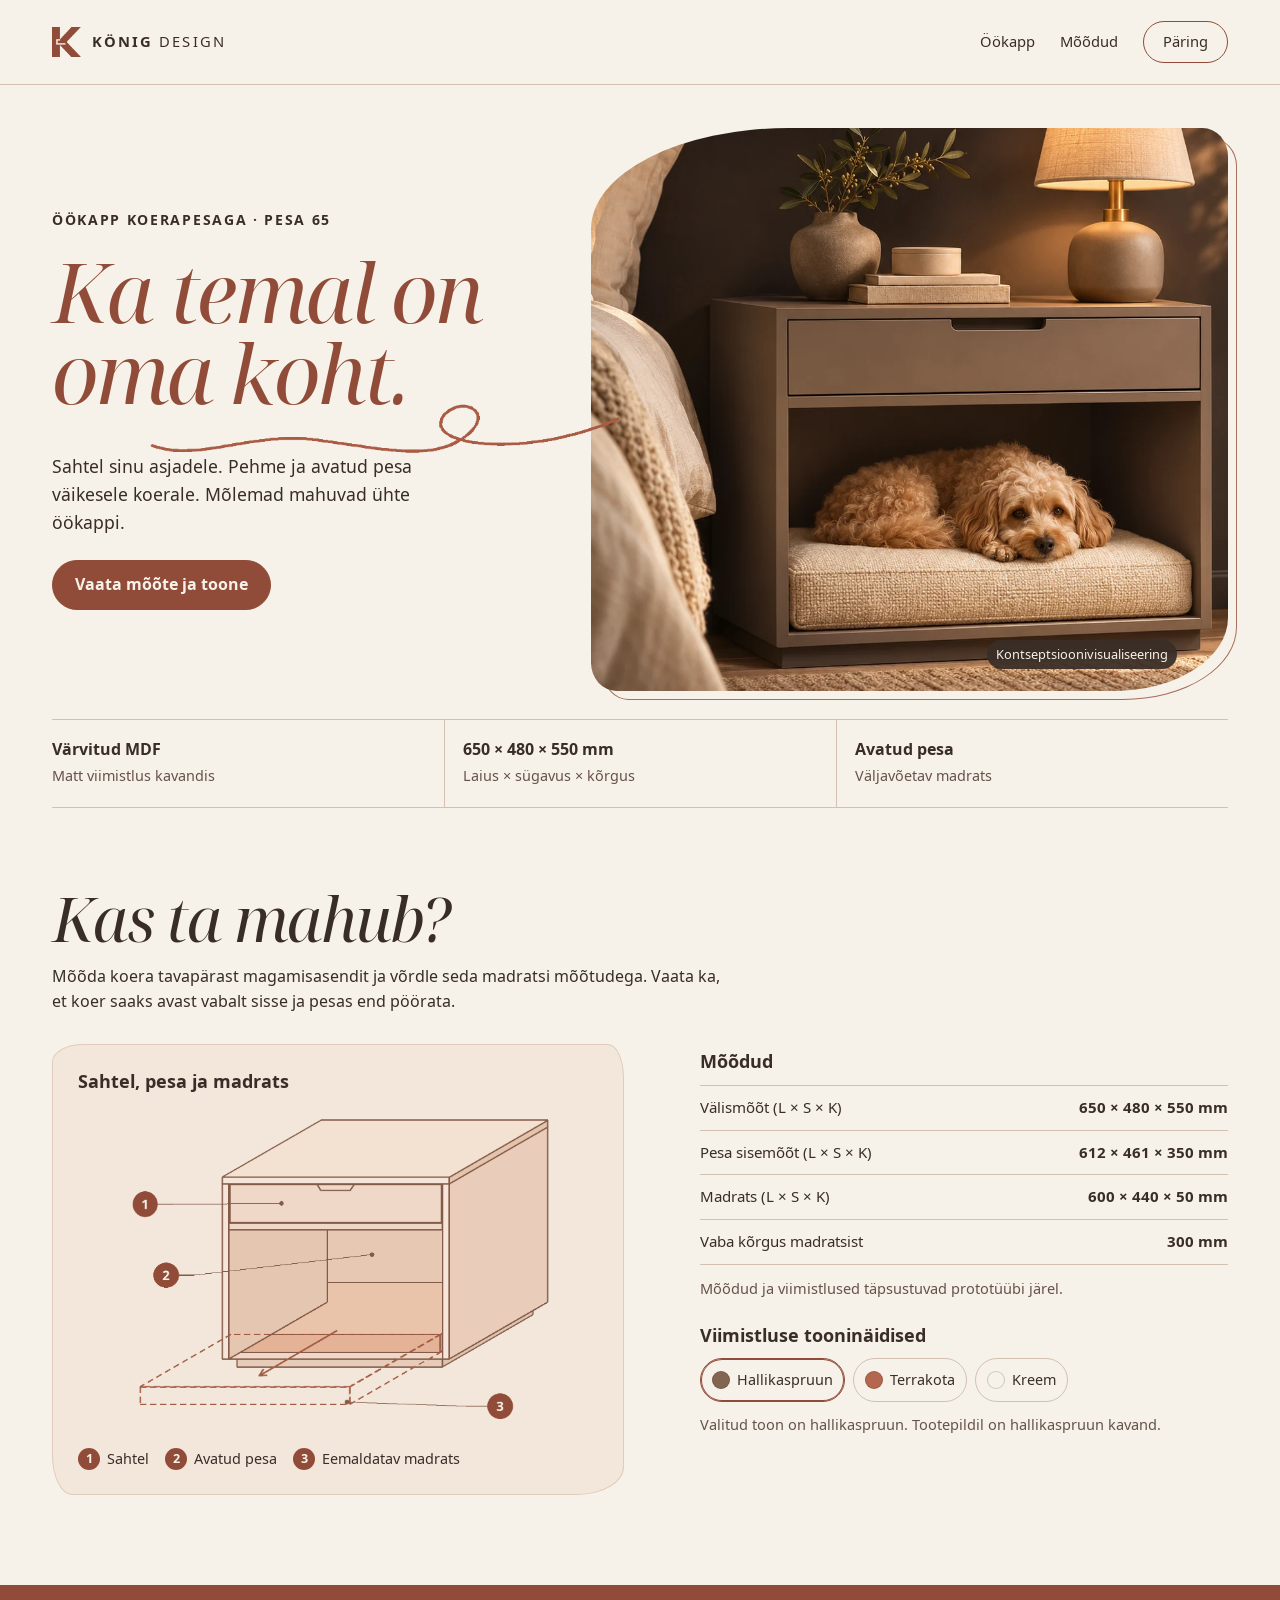
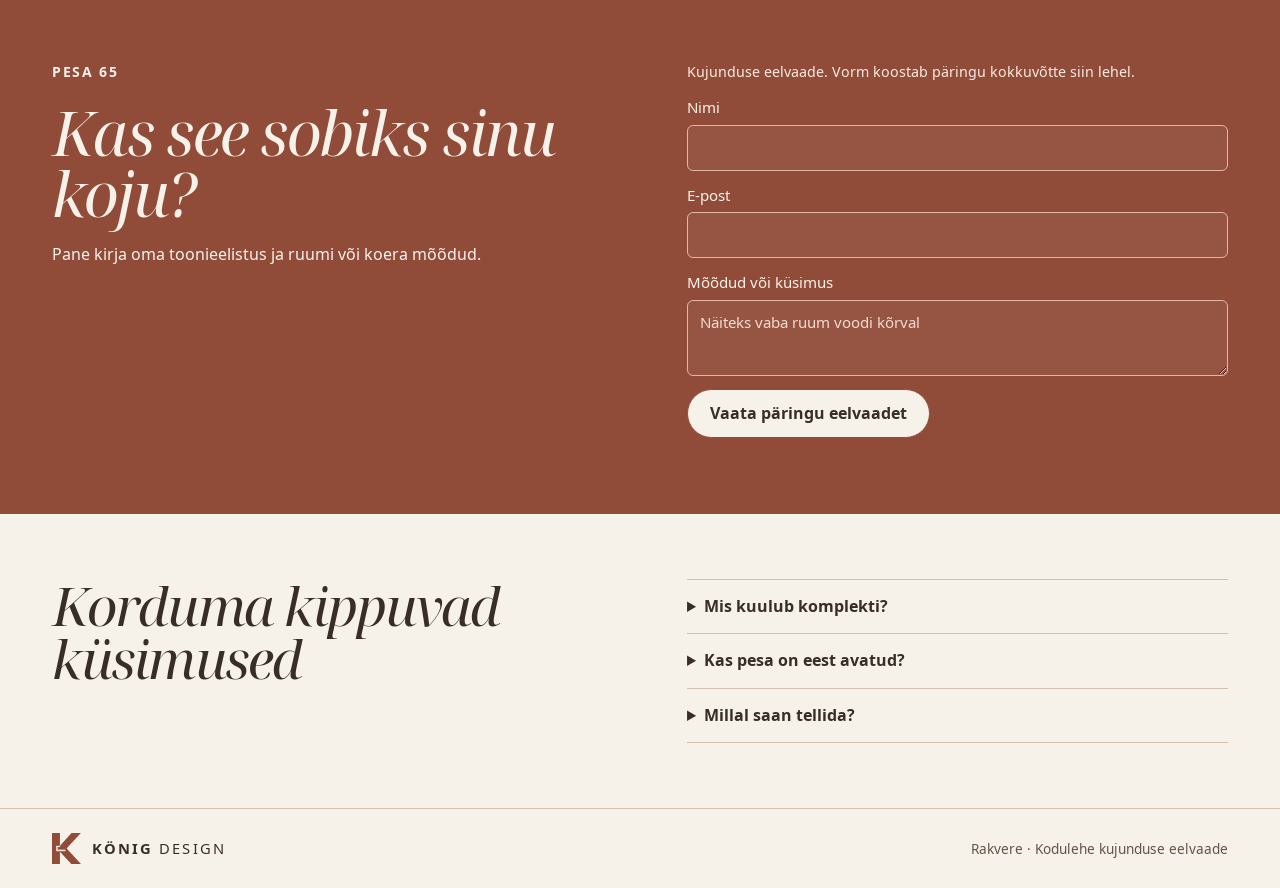
==== index.html @ e75b99fa "Uuenda PESA 65 testlehe kujundust" ====
<!doctype html>
<html lang="et">
<head>
<meta charset="utf-8"><meta name="viewport" content="width=device-width,initial-scale=1">
<title>König Design | PESA 65 öökapp koerapesaga</title>
<meta name="description" content="König Designi PESA 65. Värvitud MDF-ist öökapp sahtli ja avatud koerapesaga.">
<link rel="stylesheet" href="site.css">
<script src="site.js" defer></script>
</head>
<body>
<a class="skip" href="#sisu">Liigu sisu juurde</a>
<header><div class="wrap nav" id="algus">
  <a class="wordmark" href="#algus" aria-label="König Design, avaleht"><img src="assets/logo.png" width="29" height="30" alt=""><span><strong>KÖNIG</strong> DESIGN</span></a>
  <nav class="navlinks" aria-label="Põhimenüü"><a href="#toode">Öökapp</a><a href="#moodud">Mõõdud</a><a href="#huvi">Päring</a></nav>
</div></header>
<main id="sisu">
  <section id="toode" class="wrap hero" aria-labelledby="pealkiri">
    <div class="hero-copy"><p class="kicker">Öökapp koerapesaga · <span style="white-space:nowrap">PESA 65</span></p>
      <div class="hero-heading">
        <h1 id="pealkiri">Ka temal on<br> oma koht.</h1>
        <img class="hero-stroke" src="assets/looklev-joon.webp" alt="" width="465" height="69">
      </div>
      <p>Sahtel sinu asjadele. Pehme ja avatud pesa väikesele koerale. Mõlemad mahuvad ühte öökappi.</p>
      <a class="button" href="#moodud">Vaata mõõte ja toone</a>
    </div>
    <figure class="hero-photo">
      <img src="assets/pesa-65.webp" alt="Väike koer puhkab sooja hallikaspruuni öökapi avatud pesas" width="1082" height="874" fetchpriority="high">
      <figcaption class="photo-note">Kontseptsioonivisualiseering</figcaption>
    </figure>
  </section>
  <div class="wrap spec-strip" aria-label="Toote põhiandmed">
    <div><strong>Värvitud MDF</strong><span>Matt viimistlus kavandis</span></div>
    <div><strong>650 × 480 × 550 mm</strong><span>Laius × sügavus × kõrgus</span></div>
    <div><strong>Avatud pesa</strong><span>Väljavõetav madrats</span></div>
  </div>
  <section class="wrap details" id="moodud" aria-labelledby="detail-title">
    <div class="details-intro">
      <h2 id="detail-title">Kas ta mahub?</h2>
      <p>Mõõda koera tavapärast magamisasendit ja võrdle seda madratsi mõõtudega. Vaata ka, et koer saaks avast vabalt sisse ja pesas end pöörata.</p>
    </div>
    <figure class="product-diagram" aria-labelledby="diagram-title">
      <h3 id="diagram-title">Sahtel, pesa ja madrats</h3>
      <img src="assets/pesa-65-kontuur.webp" alt="Öökapi kontuurjoonis. Sahtel on pesa kohal. Nool näitab, kuidas madratsit eest välja tõmmata." width="480" height="337" loading="lazy">
      <figcaption>
        <ol class="diagram-key">
          <li><span>1</span> Sahtel</li>
          <li><span>2</span> Avatud pesa</li>
          <li><span>3</span> Eemaldatav madrats</li>
        </ol>
      </figcaption>
    </figure>
    <div class="product-specs">
      <h3>Mõõdud</h3>
      <dl class="measure">
        <dt>Välismõõt (L × S × K)</dt><dd>650 × 480 × 550 mm</dd>
        <dt>Pesa sisemõõt (L × S × K)</dt><dd>612 × 461 × 350 mm</dd>
        <dt>Madrats (L × S × K)</dt><dd>600 × 440 × 50 mm</dd>
        <dt>Vaba kõrgus madratsist</dt><dd>300 mm</dd>
      </dl>
      <p class="sub prototype-note">Mõõdud ja viimistlused täpsustuvad prototüübi järel.</p>
      <h3 id="toonid">Viimistluse tooninäidised</h3>
      <div class="finishes" role="group" aria-labelledby="toonid">
        <button class="swatch" type="button" style="--swatch:#826650" aria-pressed="true" data-tone="Hallikaspruun"><i aria-hidden="true"></i>Hallikaspruun</button>
        <button class="swatch" type="button" style="--swatch:#B4664F" aria-pressed="false" data-tone="Terrakota"><i aria-hidden="true"></i>Terrakota</button>
        <button class="swatch" type="button" style="--swatch:#F7F2E9" aria-pressed="false" data-tone="Kreem"><i aria-hidden="true"></i>Kreem</button>
      </div>
      <p id="tone-status" class="sub" aria-live="polite">Valitud toon on hallikaspruun. Tootepildil on hallikaspruun kavand.</p>
    </div>
  </section>
  <section class="request" id="huvi" aria-labelledby="huvi-title"><div class="wrap">
    <div class="request-copy"><p class="kicker">PESA 65</p><h2 id="huvi-title">Kas see sobiks sinu koju?</h2><p>Pane kirja oma toonieelistus ja ruumi või koera mõõdud.</p></div>
    <form id="request-form">
      <p class="note">Kujunduse eelvaade. Vorm koostab päringu kokkuvõtte siin lehel.</p>
      <label>Nimi<input name="nimi" required autocomplete="name" maxlength="100"></label>
      <label>E-post<input type="email" name="email" required autocomplete="email" maxlength="160"></label>
      <label>Mõõdud või küsimus<textarea name="küsimus" maxlength="600" placeholder="Näiteks vaba ruum voodi kõrval"></textarea></label>
      <button class="button" type="submit">Vaata päringu eelvaadet</button>
      <output class="result" id="summary" aria-live="polite" hidden></output>
    </form>
  </div></section>
  <section class="wrap faq"><h2>Korduma kippuvad küsimused</h2>
    <div>
      <details><summary>Mis kuulub komplekti?</summary><p>Kavandatud komplektis on ühe sahtliga kapp ja väljavõetav madrats. Madratsile on kavandatud eemaldatav kate.</p></details>
      <details><summary>Kas pesa on eest avatud?</summary><p>Jah. Koer saab ise pesasse minna ja sealt välja tulla.</p></details>
      <details><summary>Millal saan tellida?</summary><p>Tellimise aeg, hind ja tarneviis selguvad pärast prototüübi valmimist.</p></details>
    </div>
  </section>
</main>
<footer><div class="wrap"><a class="wordmark" href="#algus"><img src="assets/logo.png" width="29" height="30" alt=""><span><strong>KÖNIG</strong> DESIGN</span></a><p>Rakvere · Kodulehe kujunduse eelvaade</p></div></footer>
</body>
</html>
---- site.css ----
@font-face {
  font-family: Noto;
  src: url("assets/sans.woff") format("woff");
  font-weight: 400;
  font-display: swap;
}

@font-face {
  font-family: Noto;
  src: url("assets/bold.woff") format("woff");
  font-weight: 700;
  font-display: swap;
}

@font-face {
  font-family: Display;
  src: url("assets/serif.woff") format("woff");
  font-style: italic;
  font-display: swap;
}

:root {
  --cream: #f7f2e9;
  --paper: #f2e7da;
  --ink: #392d27;
  --brand: #914c39;
  --brand-hover: #743b2c;
  --sand: #d9cbb7;
  --clay-light: #e5b5a4;
  --line: #d3c0b1;
  --muted: #665249;
  --wrap: min(100% - 104px, 1320px);
}

* { box-sizing: border-box; }

html { scroll-behavior: smooth; }

body {
  margin: 0;
  background: var(--cream);
  color: var(--ink);
  font: 1rem/1.58 Noto, Arial, sans-serif;
}

img {
  display: block;
  max-width: 100%;
  height: auto;
}

a { color: inherit; }

button, input, textarea {
  font: inherit;
  color: inherit;
}

:focus-visible {
  outline: 2px solid var(--brand);
  outline-offset: 5px;
}

[hidden] { display: none !important; }

.wrap {
  width: var(--wrap);
  margin-inline: auto;
}

.skip {
  position: fixed;
  z-index: 2;
  top: -6rem;
  left: 1rem;
  padding: 12px 20px;
  background: var(--brand);
  color: var(--cream);
}

.skip:focus { top: 1rem; }

header { border-bottom: 1px solid var(--line); }

.nav {
  display: flex;
  align-items: center;
  justify-content: space-between;
  min-height: 84px;
  gap: 24px;
}

.wordmark {
  display: flex;
  align-items: center;
  gap: 11px;
  text-decoration: none;
  white-space: nowrap;
  letter-spacing: .14em;
  font-size: .92rem;
}

.wordmark img { width: 29px; }

.navlinks {
  display: flex;
  align-items: center;
  gap: 25px;
}

.navlinks a {
  text-decoration: none;
  font-size: .92rem;
}

.navlinks a:hover {
  text-decoration: underline;
  text-underline-offset: .3em;
}

.navlinks a:last-child {
  border: 1px solid var(--brand);
  border-radius: 100px;
  padding: .55em 1.3em;
}

.navlinks a:last-child:hover {
  background: var(--brand);
  color: var(--cream);
  text-decoration: none;
}

.hero {
  display: grid;
  grid-template-columns: minmax(0, .88fr) minmax(0, 1.12fr);
  align-items: center;
  gap: clamp(18px, 3vw, 44px);
  padding-block: 43px 28px;
}

.hero-copy {
  position: relative;
  z-index: 1;
  padding-block: 38px;
}

.kicker {
  margin: 0 0 19px;
  font-size: .875rem;
  font-weight: 700;
  letter-spacing: .12em;
  text-transform: uppercase;
}

h1, h2 {
  margin: 0;
  font-family: Display, Georgia, serif;
  font-weight: 400;
  font-style: italic;
  line-height: .99;
  letter-spacing: -.035em;
}

h1 {
  color: var(--brand);
  font-size: clamp(3.65rem, 6.45vw, 6.9rem);
}

h2 { font-size: clamp(2.75rem, 4.8vw, 4.9rem); }

h3 {
  margin: 0 0 .5em;
  font-size: 1.125rem;
  line-height: 1.3;
}

p { margin: 0 0 1rem; }

.hero-heading {
  position: relative;
  margin-bottom: 39px;
}

.hero-stroke {
  position: absolute;
  left: 19%;
  bottom: -51px;
  width: 102%;
  max-width: 480px;
  pointer-events: none;
}

.hero-copy > p:not(.kicker) {
  max-width: 27rem;
  margin-bottom: 24px;
  font-size: 1.1rem;
}

.button {
  display: inline-flex;
  align-items: center;
  justify-content: center;
  min-height: 49px;
  padding: 11px 22px;
  border: 1px solid var(--brand);
  border-radius: 100px;
  background: var(--brand);
  color: var(--cream);
  font-weight: 700;
  text-decoration: none;
  cursor: pointer;
}

.button:hover { background: var(--brand-hover); }

.hero-photo {
  position: relative;
  margin: 0;
  border-radius: 31% 4% 18% 4% / 18% 5% 13% 5%;
}

.hero-photo::before {
  position: absolute;
  inset: 10px -9px -9px 12px;
  border: 1px solid #a66f5b;
  border-radius: inherit;
  content: "";
  pointer-events: none;
}

.hero-photo > img {
  position: relative;
  width: 100%;
  height: clamp(420px, 44vw, 630px);
  border-radius: inherit;
  object-fit: cover;
  object-position: 61% center;
}

.photo-note {
  position: absolute;
  right: 8%;
  bottom: 4%;
  padding: 4px 9px;
  border-radius: 100px;
  background: #392d27ee;
  color: var(--cream);
  font-size: .8rem;
}

.spec-strip {
  display: grid;
  grid-template-columns: repeat(3, minmax(0, 1fr));
  border-block: 1px solid var(--line);
}

.spec-strip > div { padding: 17px 18px 19px; }
.spec-strip > div:first-child { padding-left: 0; }
.spec-strip > div + div { border-left: 1px solid var(--line); }
.spec-strip strong { display: block; }

.spec-strip span {
  display: block;
  margin-top: 3px;
  color: var(--muted);
  font-size: .9rem;
}

.details {
  display: grid;
  grid-template-columns: minmax(0, 1.04fr) minmax(0, .96fr);
  column-gap: clamp(28px, 6vw, 96px);
  row-gap: 29px;
  padding-block: 80px 90px;
}

.details-intro { grid-column: 1 / -1; }

.details-intro p {
  max-width: 42rem;
  margin: 15px 0 0;
}

.product-diagram {
  align-self: start;
  display: grid;
  gap: 9px;
  margin: 0;
  padding: 25px 25px 23px;
  border: 1px solid #dfccba;
  border-radius: 31px 16px 47px 20px / 18px 34px 28px 40px;
  background: var(--paper);
}

.product-diagram h3 { margin: 0; }

.product-diagram img {
  justify-self: center;
  width: min(100%, 480px);
}

.diagram-key {
  display: flex;
  flex-wrap: wrap;
  gap: 9px 16px;
  margin: 0;
  padding: 0;
  list-style: none;
  font-size: .9rem;
}

.diagram-key li {
  display: flex;
  align-items: center;
  gap: 7px;
}

.diagram-key li span {
  display: inline-grid;
  place-items: center;
  width: 22px;
  height: 22px;
  border-radius: 50%;
  background: var(--brand);
  color: var(--cream);
  font-size: .79rem;
  font-weight: 700;
}

.product-specs { padding-top: 6px; }

.sub {
  color: var(--muted);
  font-size: .91rem;
}

.prototype-note { margin-bottom: 24px; }

.measure {
  display: grid;
  grid-template-columns: minmax(0, 1fr) auto;
  margin: 12px 0;
  border-top: 1px solid var(--line);
  font-size: .94rem;
}

.measure > * {
  margin: 0;
  padding: 10px 0;
  border-bottom: 1px solid var(--line);
}

.measure dd {
  padding-left: 8px;
  text-align: right;
  font-weight: 700;
}

.finishes {
  display: flex;
  flex-wrap: wrap;
  gap: 8px;
  margin: 11px 0;
}

.swatch {
  display: flex;
  align-items: center;
  gap: 7px;
  min-height: 44px;
  padding: 7px 11px;
  border: 1px solid var(--line);
  border-radius: 100px;
  background: transparent;
  font-size: .9rem;
  cursor: pointer;
}

.swatch:hover { border-color: var(--brand); }

.swatch[aria-pressed=true] {
  border-color: var(--brand);
  box-shadow: inset 0 0 0 1px var(--brand);
}

.swatch i {
  width: 18px;
  height: 18px;
  border: 1px solid #392d2736;
  border-radius: 50%;
  background: var(--swatch);
}

.request {
  padding-block: 76px;
  background: var(--brand);
  color: var(--cream);
}

.request > .wrap, .faq {
  display: grid;
  grid-template-columns: repeat(2, minmax(0, 1fr));
  gap: 8%;
}

.request-copy > p:not(.kicker) {
  max-width: 27rem;
  margin-top: 19px;
}

.request form { display: grid; gap: 13px; }
.request label { display: grid; gap: 5px; font-size: .94rem; }

.request input, .request textarea {
  width: 100%;
  padding: 10px 12px;
  border: 1px solid var(--clay-light);
  border-radius: 6px;
  background: #ffffff0c;
}

.request textarea { min-height: 76px; resize: vertical; }
.request textarea::placeholder { color: #f3ddd3; }

.request .button {
  justify-self: start;
  background: var(--cream);
  color: var(--ink);
}

.request .button:hover { background: var(--sand); }
.request :focus-visible { outline-color: var(--cream); }

.result {
  margin-top: 2px;
  padding: 15px;
  border: 1px solid var(--clay-light);
  font-size: .91rem;
  white-space: pre-wrap;
  overflow-wrap: anywhere;
}

.request .note {
  margin: 0;
  color: #f9ebdf;
  font-size: .89rem;
}

.faq { padding-block: 65px; }
.faq h2 { font-size: clamp(2.65rem, 4.2vw, 4.25rem); }
.faq details { border-bottom: 1px solid var(--line); padding: 14px 0; }
.faq details:first-child { border-top: 1px solid var(--line); }
.faq summary { cursor: pointer; font-weight: 700; }
.faq details p { margin: 9px 0 0; padding-left: 16px; }

footer {
  padding: 24px 0;
  border-top: 1px solid var(--line);
}

footer .wrap {
  display: flex;
  align-items: center;
  justify-content: space-between;
  gap: 24px;
}

footer p { margin: 0; color: var(--muted); font-size: .85rem; }

@media (max-width: 1050px) {
  :root { --wrap: min(100% - 64px, 1320px); }
  .hero-stroke { bottom: -39px; }
}

@media (max-width: 800px) {
  :root { --wrap: calc(100% - 36px); }

  .nav {
    min-height: 72px;
    flex-wrap: wrap;
    gap: 10px;
    padding: 11px 0;
  }

  .navlinks { gap: 14px; }
  .navlinks a { font-size: .88rem; }
  .navlinks a:last-child { padding: .38em .72em; }

  .hero {
    grid-template-columns: minmax(0, 1fr);
    gap: 23px;
    padding-block: 33px 24px;
  }

  .hero-copy { padding: 0; }
  h1 { font-size: clamp(3.05rem, 11vw, 5rem); }
  h2 { font-size: clamp(2.6rem, 9vw, 3.6rem); }
  .hero-heading { margin-bottom: 29px; }
  .hero-stroke { bottom: -31px; left: 31%; width: 62%; max-width: 335px; }
  .hero-copy > p:not(.kicker) { margin-bottom: 19px; font-size: 1rem; }
  .hero-photo::before { inset: 6px -5px -6px 8px; }
  .hero-photo > img { height: auto; aspect-ratio: 1.15; }
  .photo-note { right: 7%; bottom: 5%; }

  .spec-strip > div { padding: 12px 7px; }
  .spec-strip strong { font-size: .84rem; }
  .spec-strip span { font-size: .78rem; }

  .details, .request > .wrap, .faq {
    grid-template-columns: minmax(0, 1fr);
    gap: 24px;
  }

  .details, .faq { padding-block: 46px; }
  .product-diagram { padding: 17px; }
  .product-specs { padding-top: 0; }
  .request { padding-block: 46px; }
  footer .wrap { flex-wrap: wrap; gap: 9px; }
}

@media (max-width: 370px) {
  .hero h1 { font-size: 2.75rem; }
  .hero .kicker { font-size: .8rem; letter-spacing: .08em; }
}

@media (prefers-reduced-motion: reduce) {
  html { scroll-behavior: auto; }
}
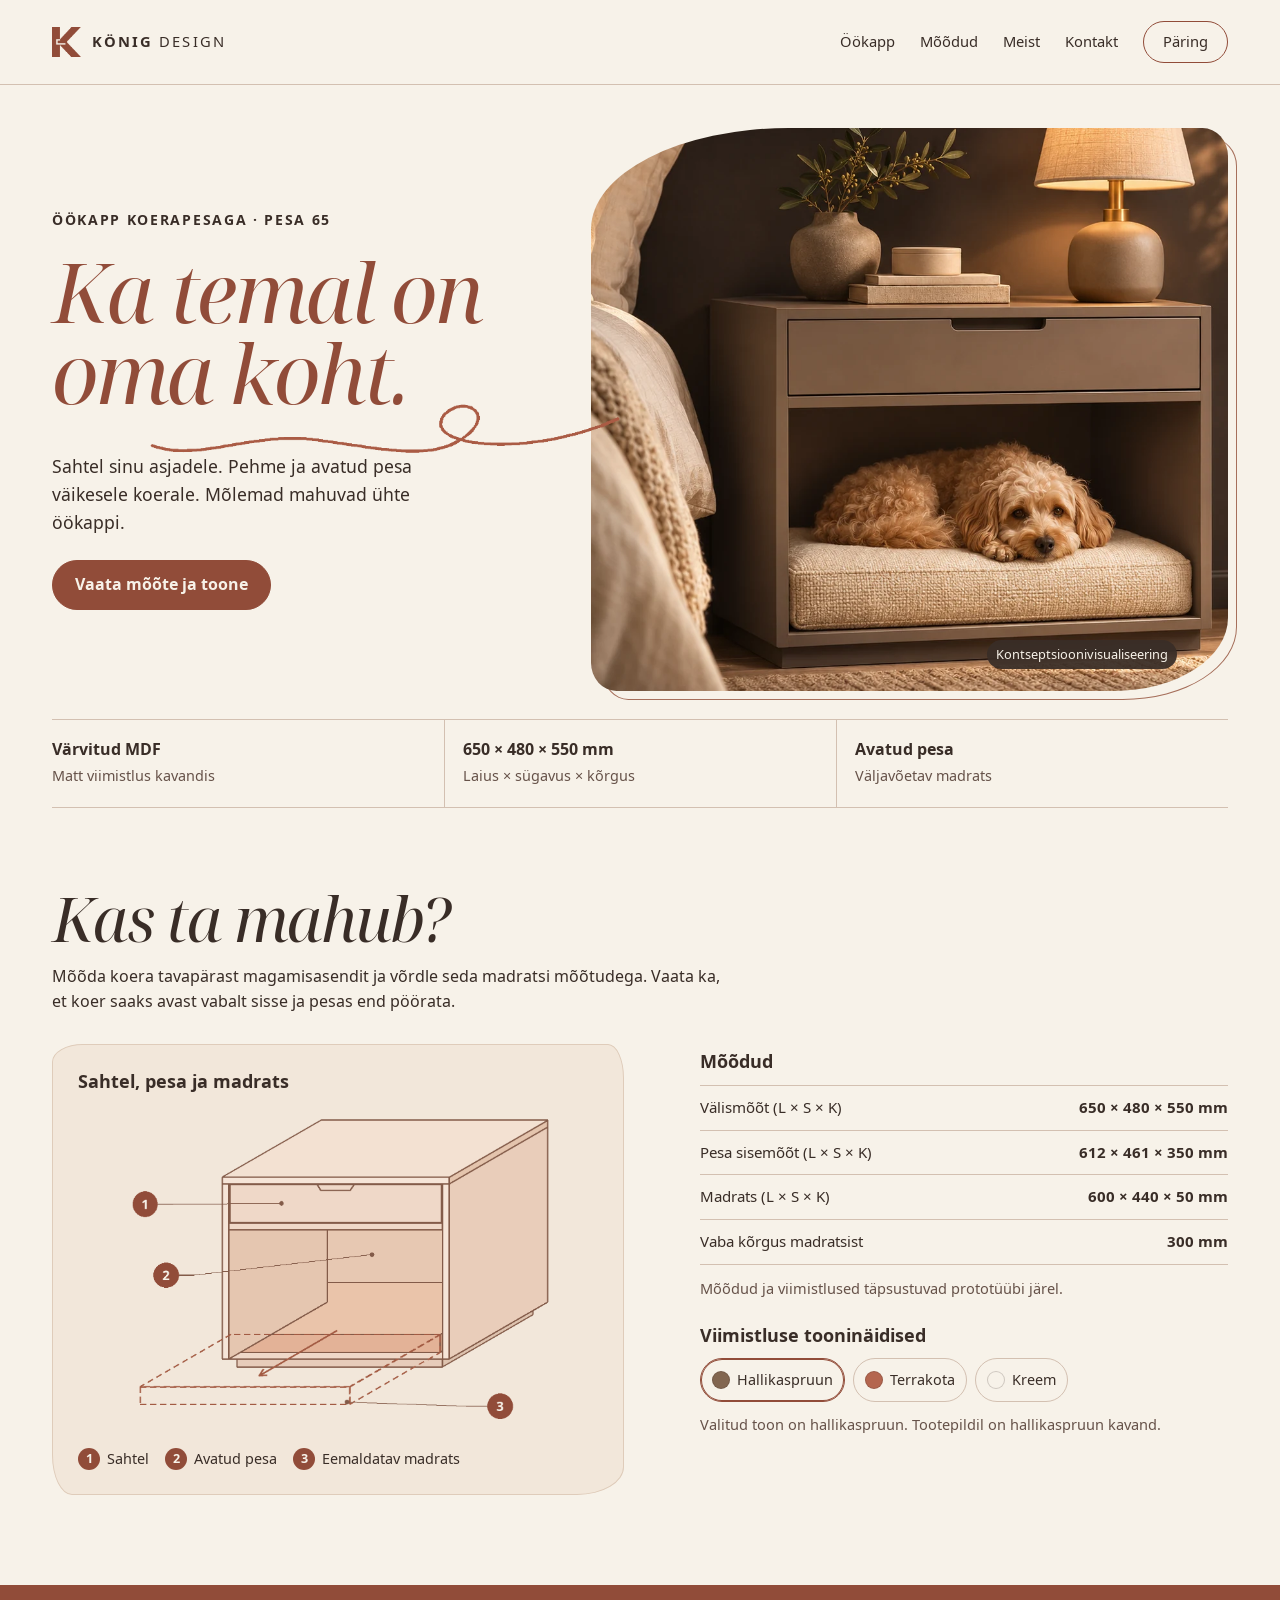
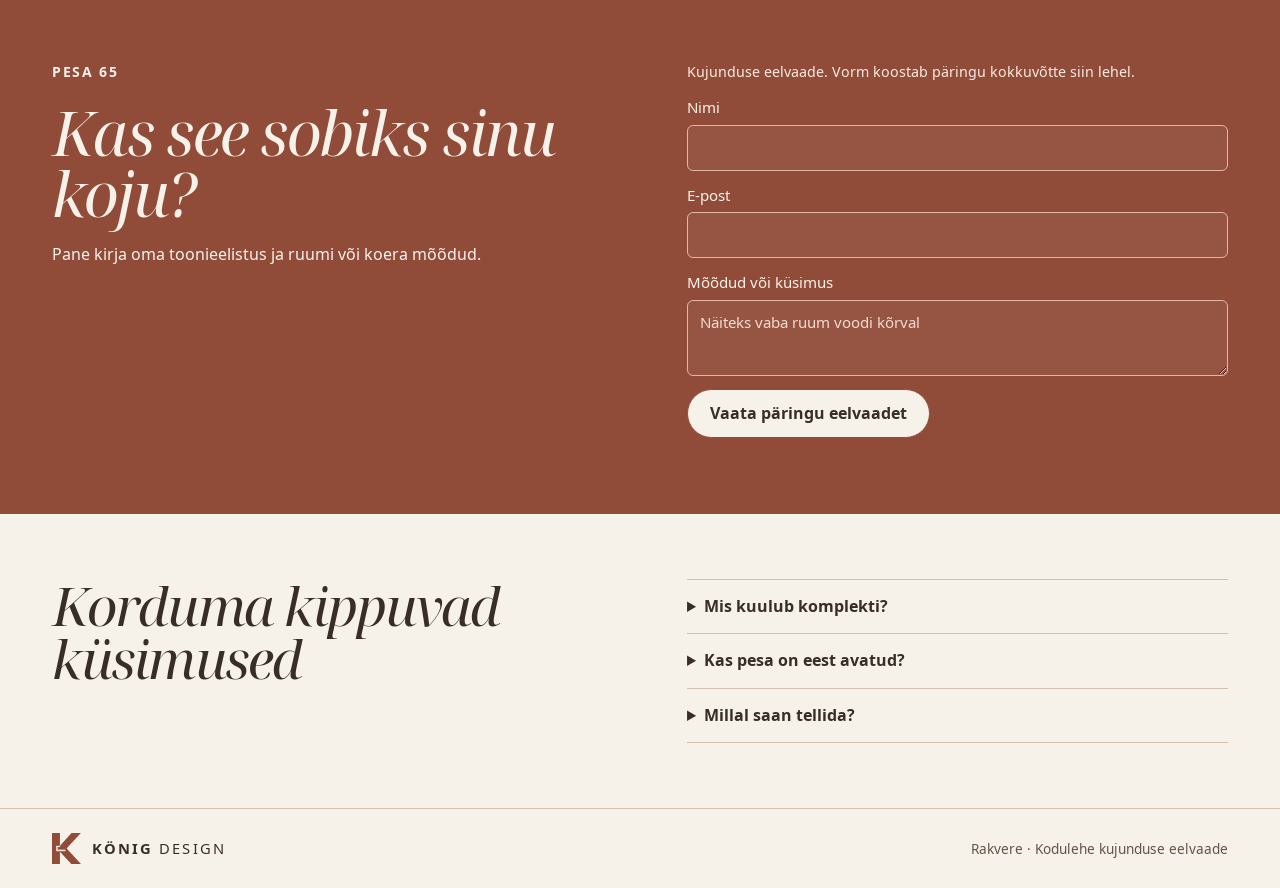
==== commit 90441447: "Lisa König Designi lugu ja kontakt" ====
--- a/index.html
+++ b/index.html
@@ -11,7 +11,13 @@
 <a class="skip" href="#sisu">Liigu sisu juurde</a>
 <header><div class="wrap nav" id="algus">
   <a class="wordmark" href="#algus" aria-label="König Design, avaleht"><img src="assets/logo.png" width="29" height="30" alt=""><span><strong>KÖNIG</strong> DESIGN</span></a>
-  <nav class="navlinks" aria-label="Põhimenüü"><a href="#toode">Öökapp</a><a href="#moodud">Mõõdud</a><a href="#huvi">Päring</a></nav>
+  <nav class="navlinks" aria-label="Põhimenüü">
+    <a href="#toode">Öökapp</a>
+    <a href="#moodud">Mõõdud</a>
+    <a href="meist.html">Meist</a>
+    <a href="kontakt.html">Kontakt</a>
+    <a href="#huvi" class="nav-cta">Päring</a>
+  </nav>
 </div></header>
 <main id="sisu">
   <section id="toode" class="wrap hero" aria-labelledby="pealkiri">
--- a/site.css
+++ b/site.css
@@ -118,13 +118,13 @@
   text-underline-offset: .3em;
 }
 
-.navlinks a:last-child {
+.navlinks .nav-cta {
   border: 1px solid var(--brand);
   border-radius: 100px;
   padding: .55em 1.3em;
 }
 
-.navlinks a:last-child:hover {
+.navlinks .nav-cta:hover {
   background: var(--brand);
   color: var(--cream);
   text-decoration: none;
@@ -467,6 +467,105 @@
 
 footer p { margin: 0; color: var(--muted); font-size: .85rem; }
 
+.navlinks a[aria-current="page"] {
+  color: var(--brand);
+  text-decoration: underline;
+  text-underline-offset: .35em;
+  text-decoration-thickness: 1px;
+}
+
+.info-page {
+  display: flex;
+  flex-direction: column;
+  min-height: 100vh;
+}
+
+.info-page footer { margin-top: auto; }
+
+.about-page, .contact-page {
+  padding-block: clamp(48px, 7vw, 96px);
+}
+
+.info-heading {
+  position: relative;
+  width: fit-content;
+  margin-bottom: 40px;
+}
+
+.info-heading img {
+  position: absolute;
+  bottom: -34px;
+  left: 18%;
+  width: clamp(165px, 24vw, 300px);
+  max-width: none;
+  pointer-events: none;
+}
+
+.about-layout, .contact-page {
+  display: grid;
+  grid-template-columns: minmax(0, 1.04fr) minmax(0, .86fr);
+  gap: clamp(32px, 6vw, 92px);
+  align-items: start;
+}
+
+.about-layout article { max-width: 59ch; }
+.about-layout p { margin-bottom: 1.12em; }
+.about-layout p:last-child { margin-bottom: 0; }
+
+.story-lead {
+  max-width: 51ch;
+  font-size: clamp(1.13rem, 1.75vw, 1.4rem);
+  line-height: 1.55;
+}
+
+.about-photo { margin: 0; }
+
+.about-photo img {
+  width: 100%;
+  border-radius: 29% 3% 18% 4% / 17% 6% 14% 5%;
+}
+
+.about-photo figcaption {
+  margin-top: 10px;
+  color: var(--muted);
+  font-size: .84rem;
+}
+
+.about-actions {
+  display: flex;
+  flex-wrap: wrap;
+  align-items: center;
+  gap: 14px 21px;
+  margin-top: 27px;
+}
+
+.text-link { text-underline-offset: .25em; }
+.text-link:hover { color: var(--brand); }
+.contact-intro p { margin-bottom: 0; }
+
+.contact-card {
+  align-self: center;
+  padding: clamp(25px, 5vw, 58px);
+  border: 1px solid var(--line);
+  border-radius: 38px 18px 50px 26px / 28px 40px 29px 46px;
+  background: var(--paper);
+}
+
+.contact-card h2 {
+  color: var(--brand);
+  font-size: clamp(2.45rem, 4vw, 3.5rem);
+}
+
+.contact-card address {
+  margin-top: 14px;
+  font-size: clamp(1rem, 2vw, 1.25rem);
+  font-style: normal;
+  overflow-wrap: anywhere;
+}
+
+.contact-card a { text-underline-offset: .25em; }
+.contact-card a:hover { color: var(--brand); }
+
 @media (max-width: 1050px) {
   :root { --wrap: min(100% - 64px, 1320px); }
   .hero-stroke { bottom: -39px; }
@@ -482,9 +581,9 @@
     padding: 11px 0;
   }
 
-  .navlinks { gap: 14px; }
+  .navlinks { flex-wrap: wrap; gap: 8px 12px; }
   .navlinks a { font-size: .88rem; }
-  .navlinks a:last-child { padding: .38em .72em; }
+  .navlinks .nav-cta { padding: .38em .72em; }
 
   .hero {
     grid-template-columns: minmax(0, 1fr);
@@ -511,6 +610,10 @@
     gap: 24px;
   }
 
+  .about-layout, .contact-page { grid-template-columns: minmax(0, 1fr); gap: 26px; }
+  .info-heading { margin-bottom: 30px; }
+  .info-heading img { bottom: -25px; }
+  .about-photo { max-width: 520px; }
   .details, .faq { padding-block: 46px; }
   .product-diagram { padding: 17px; }
   .product-specs { padding-top: 0; }
@@ -519,6 +622,9 @@
 }
 
 @media (max-width: 370px) {
+  .navlinks { column-gap: 9px; }
+  .navlinks a { font-size: .85rem; }
+  .navlinks .nav-cta { padding-inline: .52em; }
   .hero h1 { font-size: 2.75rem; }
   .hero .kicker { font-size: .8rem; letter-spacing: .08em; }
 }
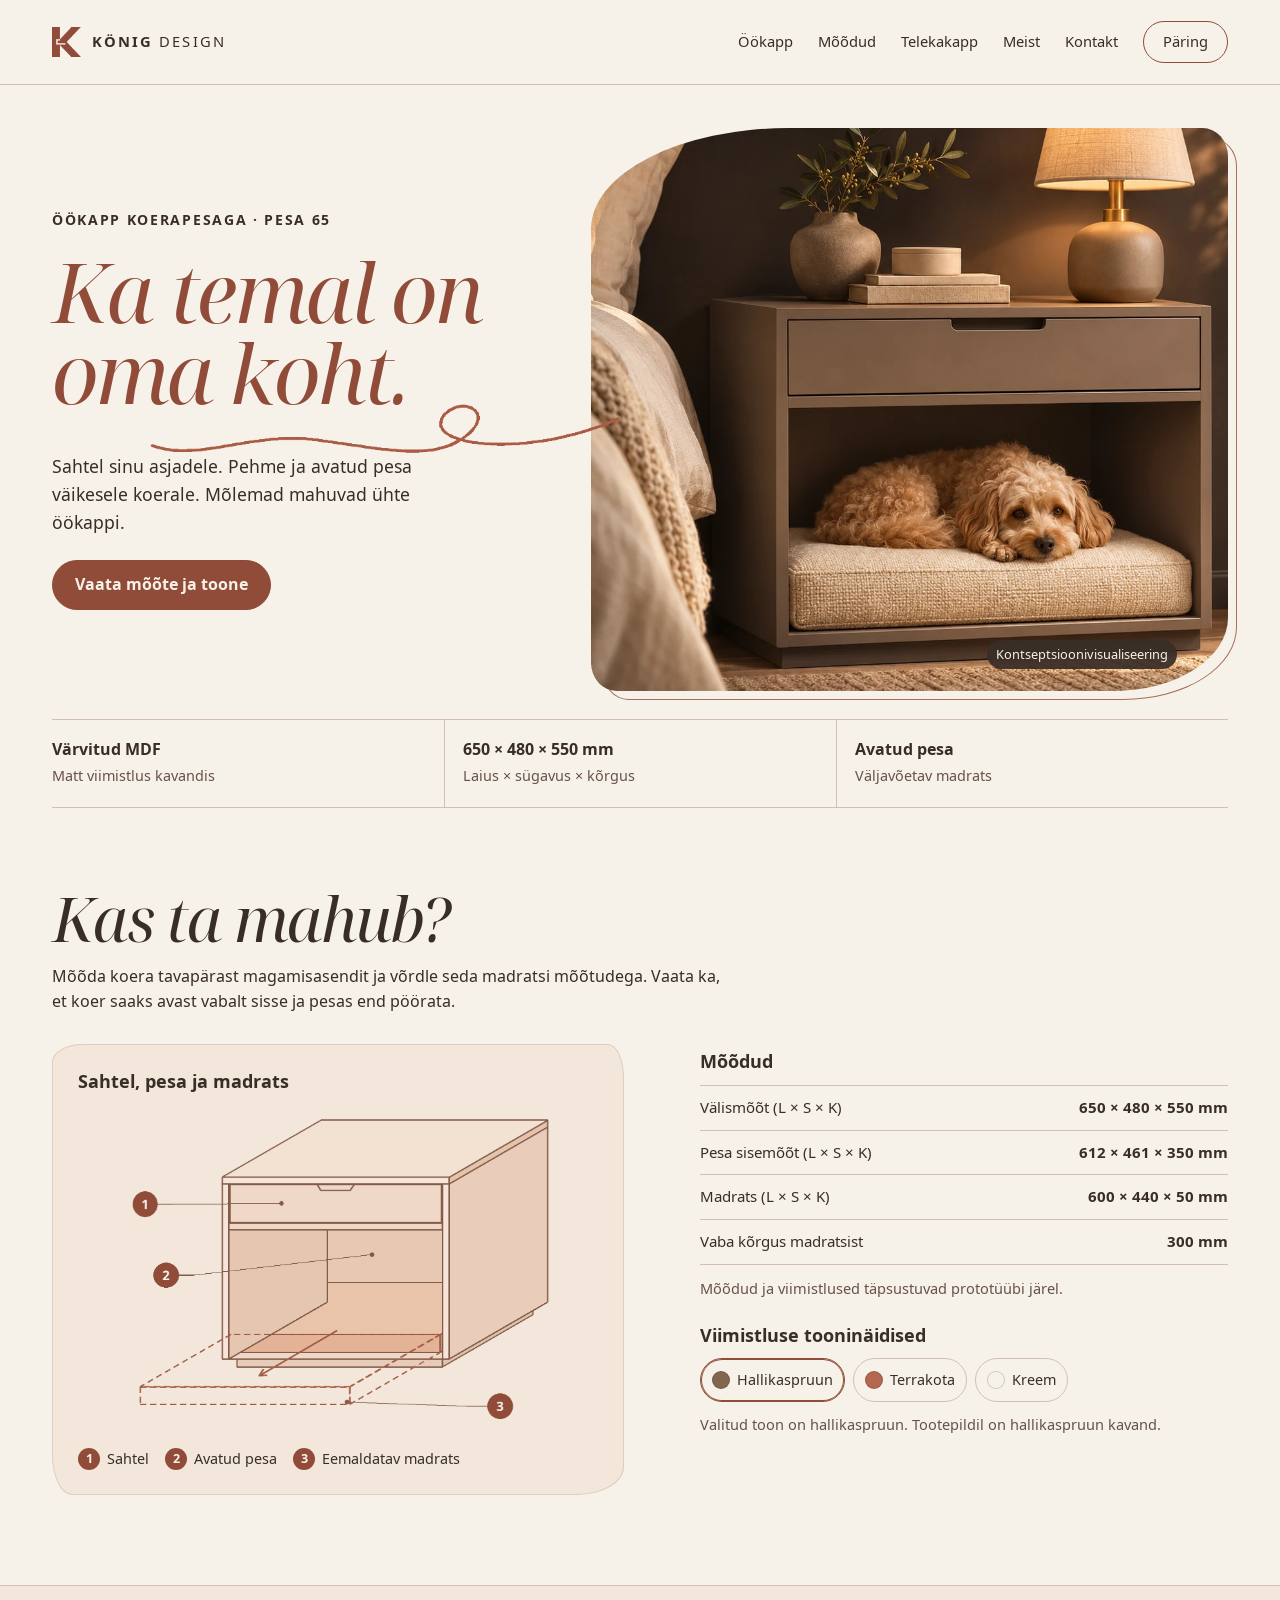
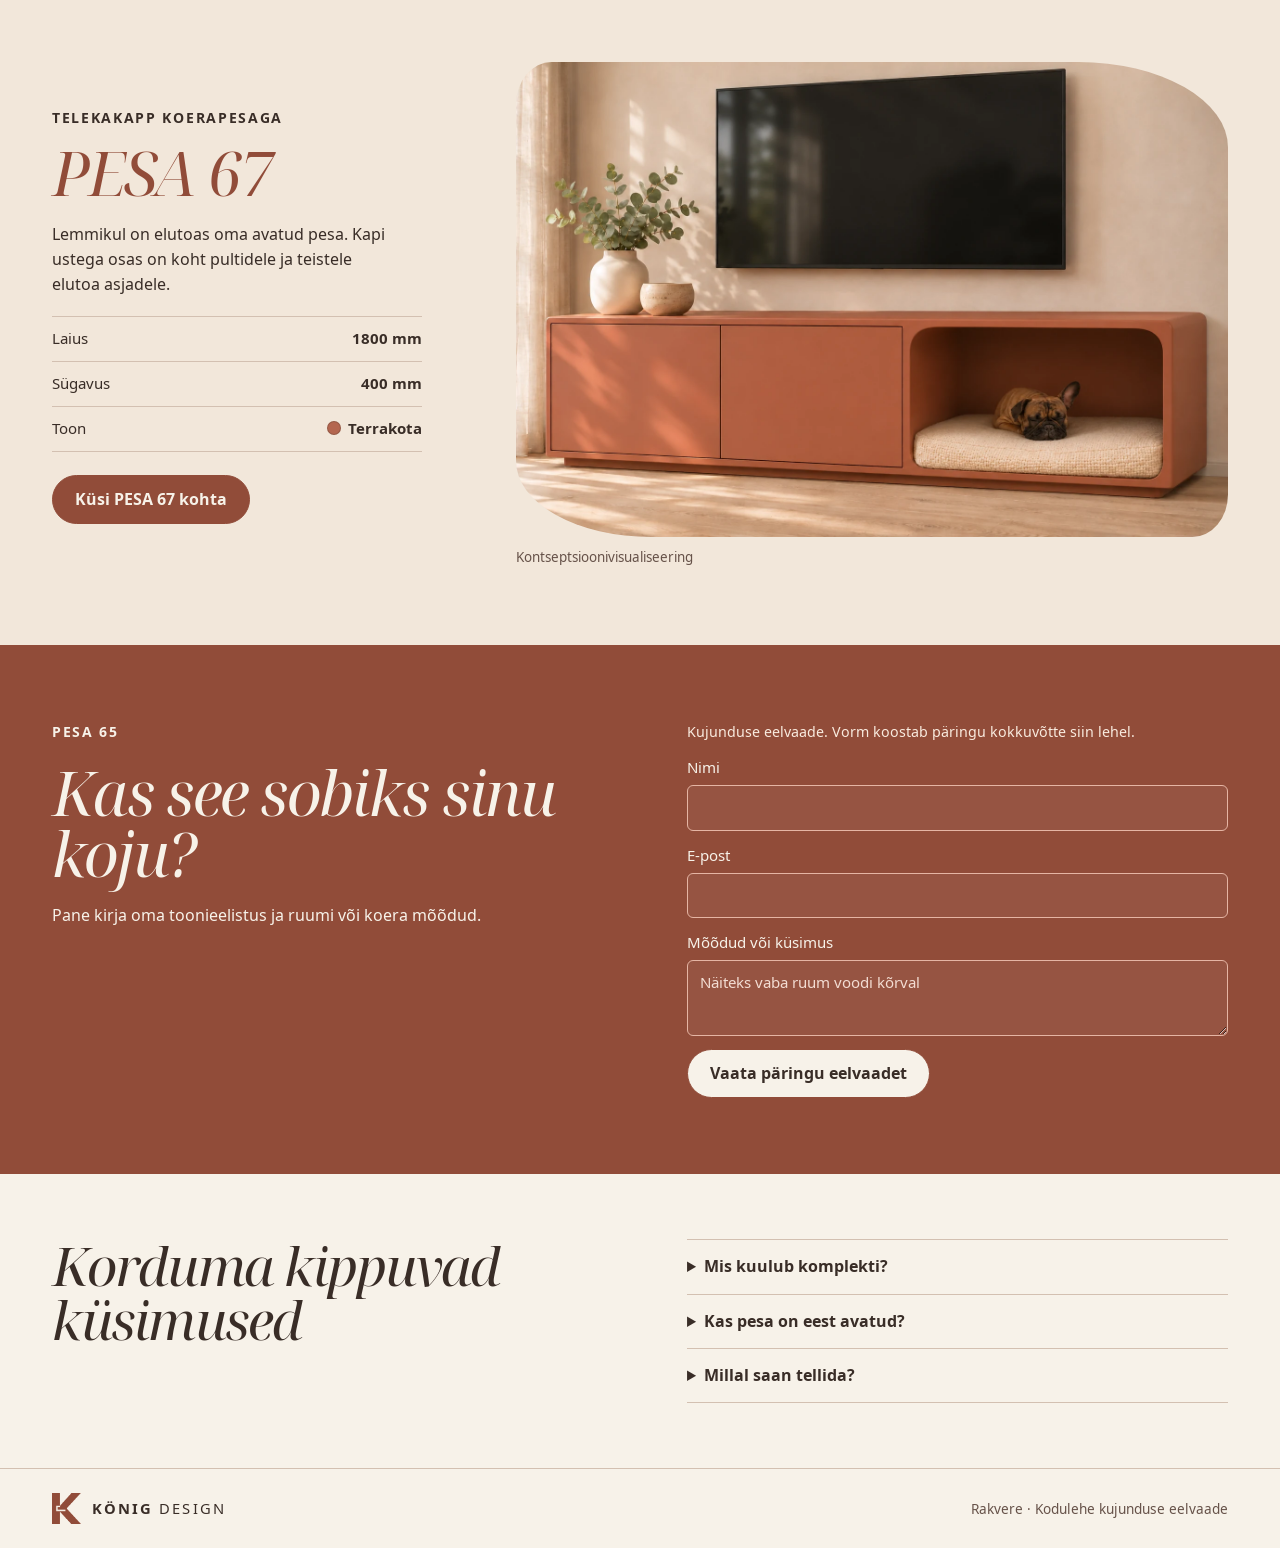
==== commit 64f1f08f: "Lisa PESA 67 telekakapp koerapesaga" ====
--- a/index.html
+++ b/index.html
@@ -4,7 +4,7 @@
 <meta charset="utf-8"><meta name="viewport" content="width=device-width,initial-scale=1">
 <title>König Design | PESA 65 öökapp koerapesaga</title>
 <meta name="description" content="König Designi PESA 65. Värvitud MDF-ist öökapp sahtli ja avatud koerapesaga.">
-<link rel="stylesheet" href="site.css">
+<link rel="stylesheet" href="site.css?v=pesa67">
 <script src="site.js" defer></script>
 </head>
 <body>
@@ -14,6 +14,7 @@
   <nav class="navlinks" aria-label="Põhimenüü">
     <a href="#toode">Öökapp</a>
     <a href="#moodud">Mõõdud</a>
+    <a href="#pesa-67">Telekakapp</a>
     <a href="meist.html">Meist</a>
     <a href="kontakt.html">Kontakt</a>
     <a href="#huvi" class="nav-cta">Päring</a>
@@ -73,6 +74,25 @@
       <p id="tone-status" class="sub" aria-live="polite">Valitud toon on hallikaspruun. Tootepildil on hallikaspruun kavand.</p>
     </div>
   </section>
+  <section class="tv-product" id="pesa-67" aria-labelledby="pesa-67-title">
+    <div class="wrap tv-product-layout">
+      <div class="tv-product-copy">
+        <p class="kicker">Telekakapp koerapesaga</p>
+        <h2 id="pesa-67-title">PESA 67</h2>
+        <p class="tv-product-intro">Lemmikul on elutoas oma avatud pesa. Kapi ustega osas on koht pultidele ja teistele elutoa asjadele.</p>
+        <dl class="measure">
+          <dt>Laius</dt><dd>1800 mm</dd>
+          <dt>Sügavus</dt><dd>400 mm</dd>
+          <dt>Toon</dt><dd><span class="tv-finish" aria-hidden="true"></span>Terrakota</dd>
+        </dl>
+        <a class="button" href="kontakt.html">Küsi PESA 67 kohta</a>
+      </div>
+      <figure class="tv-product-photo">
+        <img src="assets/pesa-67.webp" alt="Terrakotatoonides PESA 67 telekakapp, mille avatud pesas magab prantsuse buldog Rolex" width="1536" height="1024" loading="lazy">
+        <figcaption>Kontseptsioonivisualiseering</figcaption>
+      </figure>
+    </div>
+  </section>
   <section class="request" id="huvi" aria-labelledby="huvi-title"><div class="wrap">
     <div class="request-copy"><p class="kicker">PESA 65</p><h2 id="huvi-title">Kas see sobiks sinu koju?</h2><p>Pane kirja oma toonieelistus ja ruumi või koera mõõdud.</p></div>
     <form id="request-form">
--- a/site.css
+++ b/site.css
@@ -566,6 +566,48 @@
 .contact-card a { text-underline-offset: .25em; }
 .contact-card a:hover { color: var(--brand); }
 
+.tv-product {
+  padding-block: clamp(45px, 6vw, 90px);
+  border-top: 1px solid var(--line);
+  background: var(--paper);
+}
+
+.tv-product-layout {
+  display: grid;
+  grid-template-columns: minmax(0, .72fr) minmax(0, 1.28fr);
+  align-items: center;
+  gap: clamp(30px, 5vw, 75px);
+}
+
+.tv-product-copy h2 { color: var(--brand); }
+.tv-product-copy .kicker { margin-bottom: 13px; }
+.tv-product-intro { max-width: 38ch; margin: 19px 0; }
+.tv-product-copy .measure { max-width: 370px; margin-bottom: 23px; }
+
+.tv-finish {
+  display: inline-block;
+  width: 14px;
+  height: 14px;
+  margin-right: 7px;
+  border: 1px solid rgba(57, 45, 39, .25);
+  border-radius: 50%;
+  background: #b4664f;
+  vertical-align: -.08em;
+}
+
+.tv-product-photo { margin: 0; }
+
+.tv-product-photo img {
+  width: 100%;
+  border-radius: 5% 21% 5% 19% / 9% 18% 9% 16%;
+}
+
+.tv-product-photo figcaption {
+  margin-top: 10px;
+  color: var(--muted);
+  font-size: .84rem;
+}
+
 @media (max-width: 1050px) {
   :root { --wrap: min(100% - 64px, 1320px); }
   .hero-stroke { bottom: -39px; }
@@ -611,6 +653,8 @@
   }
 
   .about-layout, .contact-page { grid-template-columns: minmax(0, 1fr); gap: 26px; }
+  .tv-product-layout { grid-template-columns: minmax(0, 1fr); gap: 24px; }
+  .tv-product-photo { grid-row: 2; }
   .info-heading { margin-bottom: 30px; }
   .info-heading img { bottom: -25px; }
   .about-photo { max-width: 520px; }
@@ -621,6 +665,16 @@
   footer .wrap { flex-wrap: wrap; gap: 9px; }
 }
 
+@media (max-width: 480px) {
+  .navlinks {
+    display: grid;
+    width: 100%;
+    grid-template-columns: repeat(3, minmax(0, 1fr));
+    justify-items: start;
+    gap: 3px 10px;
+  }
+}
+
 @media (max-width: 370px) {
   .navlinks { column-gap: 9px; }
   .navlinks a { font-size: .85rem; }
